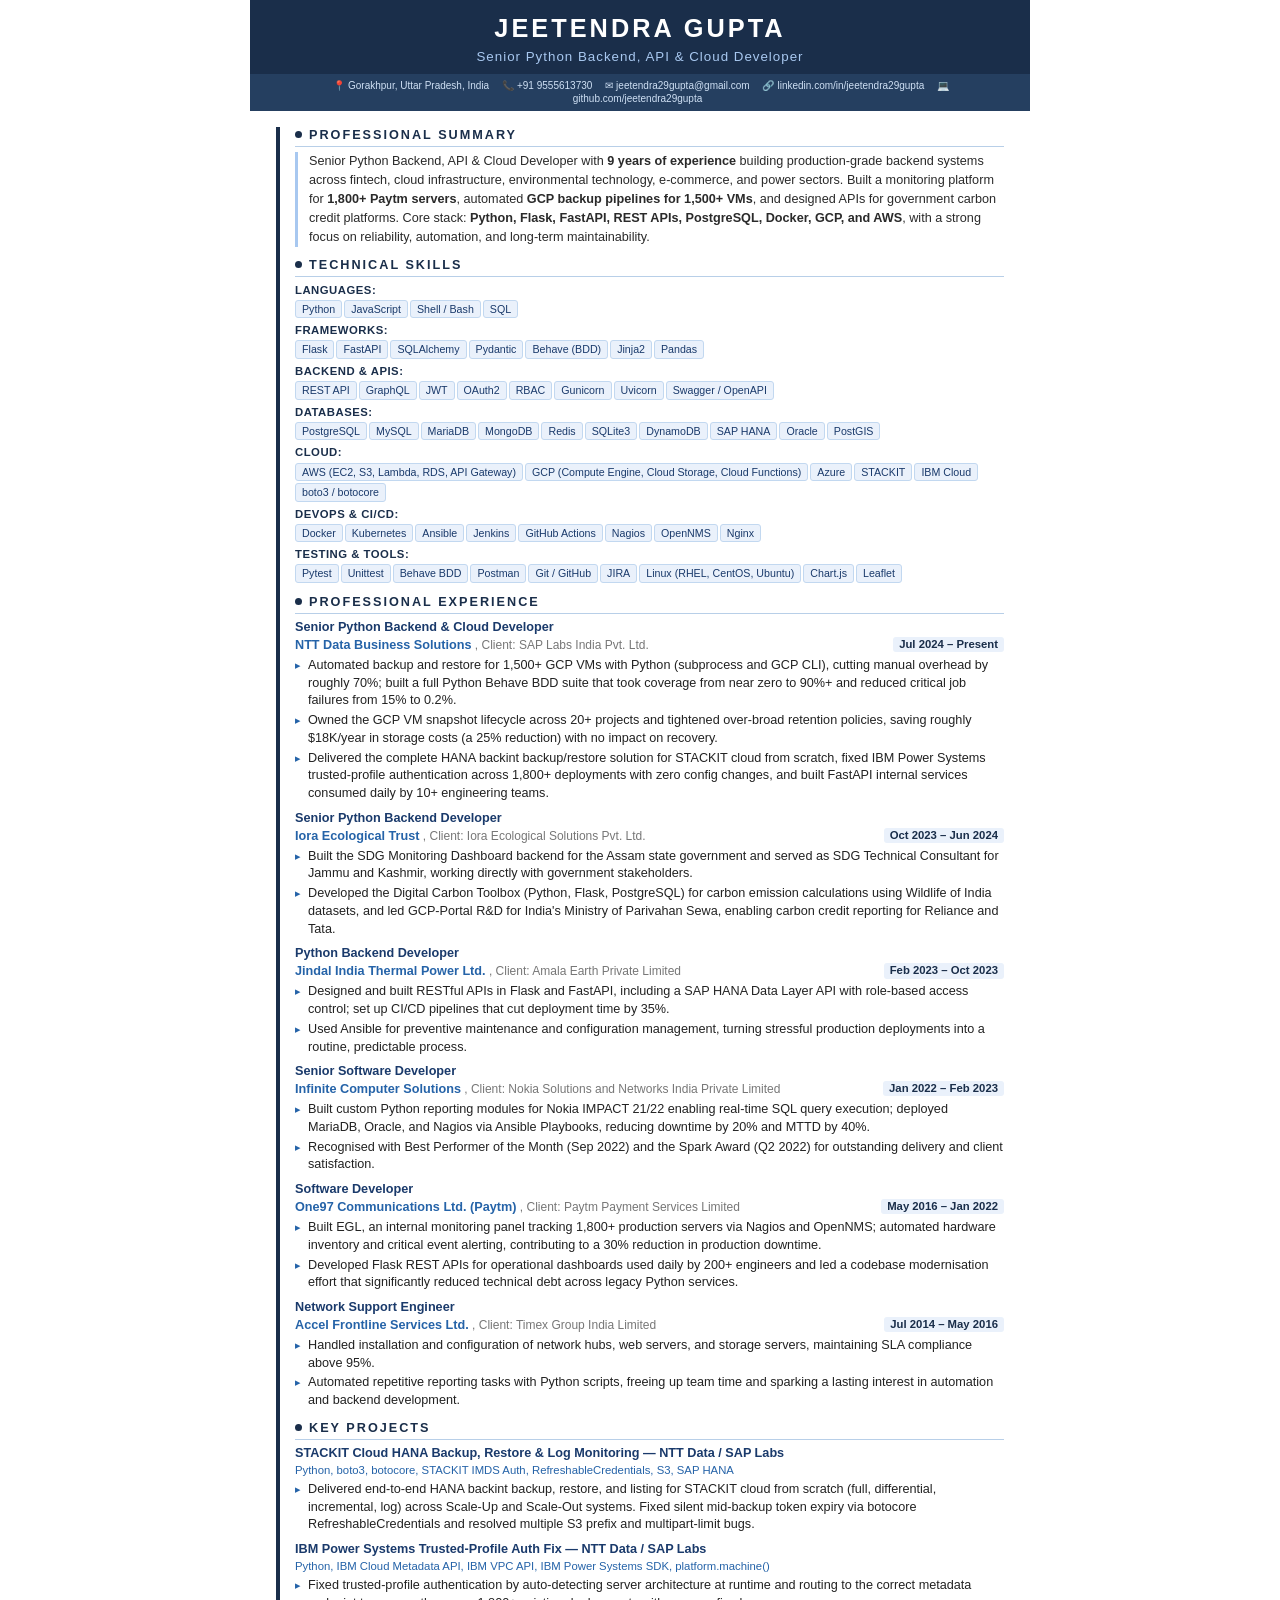
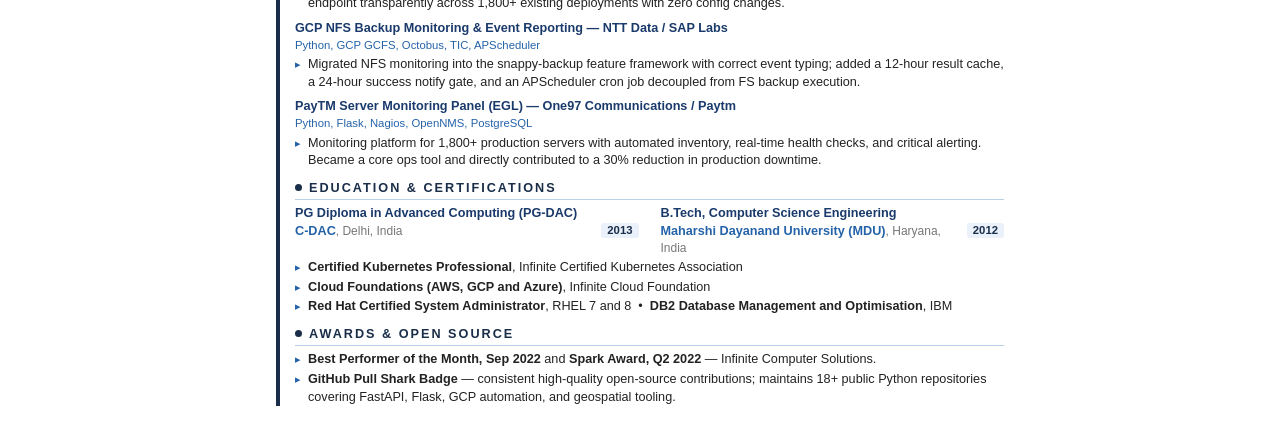
==== jeetendra_gupta_resume.html @ 911c055c "Add files via upload" ====
<!DOCTYPE html>
<html lang="en">
<head>
<meta charset="UTF-8" />
<meta name="viewport" content="width=device-width, initial-scale=1.0" />
<title>Jeetendra Gupta – Senior Python Backend, API &amp; Cloud Developer</title>
<style>
  *, *::before, *::after { box-sizing: border-box; margin: 0; padding: 0; }

  @page { size: A4; margin: 8mm 12mm; }

  body {
    font-family: Calibri, 'Segoe UI', Arial, sans-serif;
    font-size: 9pt;
    color: #1e1e1e;
    background: #fff;
    max-width: 780px;
    margin: 0 auto;
    padding: 0 26px 18px;
    line-height: 1.34;
  }

  a { color: #1a3a6b; text-decoration: none; }

  /* HEADER */
  header {
    background: #1a2e4a;
    color: #fff;
    text-align: center;
    padding: 12px 26px 9px;
    margin: 0 -26px 0;
  }
  h1 {
    font-size: 19pt;
    font-weight: 700;
    letter-spacing: 3px;
    text-transform: uppercase;
    color: #fff;
    margin-bottom: 2px;
  }
  .tagline {
    font-size: 10pt;
    color: #a8c8f0;
    font-weight: 400;
    letter-spacing: 1px;
    margin-bottom: 8px;
  }
  .contact-bar {
    background: #253f60;
    margin: 0 -26px -9px;
    padding: 5px 26px;
    font-size: 7.5pt;
    color: #cfe0f4;
    display: block;
    text-align: center;
  }
  .contact-bar span { margin: 0 5px; }
  .contact-bar a { color: #cfe0f4; }
  .contact-bar .ic { margin-right: 3px; font-style: normal; }

  /* MAIN */
  main {
    border-left: 4px solid #1a2e4a;
    padding-left: 15px;
    margin-top: 16px;
  }

  /* SECTION HEADINGS */
  h2 {
    font-size: 9.5pt;
    font-weight: 700;
    text-transform: uppercase;
    letter-spacing: 2px;
    color: #1a2e4a;
    margin-top: 10px;
    margin-bottom: 5px;
    padding-bottom: 2px;
    border-bottom: 1.5px solid #b8cfe8;
  }
  h2::before {
    content: '';
    display: inline-block;
    width: 7px; height: 7px;
    background: #1a2e4a;
    border-radius: 50%;
    margin-right: 7px;
    vertical-align: middle;
    position: relative;
    top: -1px;
  }

  /* ENTRY */
  .entry { margin-bottom: 7px; }
  .entry:last-child { margin-bottom: 0; }
  h3 {
    font-size: 9.5pt;
    font-weight: 700;
    color: #1a3a6b;
    margin-bottom: 1px;
  }
  .meta {
    font-size: 9pt;
    color: #555;
    margin-bottom: 3px;
    display: block;
  }
  .meta .company { font-weight: 700; color: #2563a8; font-size: 9.5pt; }
  .meta .location { color: #777; }
  .meta .dates {
    float: right;
    color: #1a2e4a;
    font-weight: 600;
    background: #eaf1fb;
    padding: 0 6px;
    border-radius: 3px;
    font-size: 8.5pt;
  }

  /* BULLETS */
  ul { list-style: none; margin: 3px 0 6px 0; padding: 0; }
  ul li {
    font-size: 9.5pt;
    color: #222;
    padding-left: 13px;
    margin-bottom: 2px;
    line-height: 1.4;
    position: relative;
  }
  ul li::before {
    content: '▸';
    color: #2563a8;
    position: absolute;
    left: 0;
    font-size: 8.5pt;
    top: 1px;
  }

  /* SUMMARY */
  .summary-text {
    font-size: 9.5pt;
    color: #2a2a2a;
    line-height: 1.5;
    border-left: 3px solid #a8c8f0;
    padding-left: 11px;
  }

  /* SKILL PILLS */
  .skill-row { margin-bottom: 3px; }
  .skill-row strong {
    display: inline-block;
    color: #1a2e4a;
    font-size: 8.5pt;
    text-transform: uppercase;
    letter-spacing: 0.5px;
    margin-bottom: 1px;
  }
  .skill-tags { display: block; line-height: 1.55; }
  .skill-tags span {
    display: inline-block;
    background: #eaf1fb;
    color: #1a3a6b;
    border: 1px solid #c2d8f0;
    border-radius: 3px;
    padding: 0 6px;
    font-size: 8pt;
    margin: 1px 2px 1px 0;
  }

  .proj-tech { font-size: 8.5pt; color: #2563a8; margin-bottom: 2px; display: block; }

  /* PLAIN LIST */
  .plain-list { list-style: none; margin-left: 0; padding: 0; }
  .plain-list li {
    font-size: 9.5pt;
    margin-bottom: 2px;
    padding-left: 13px;
    position: relative;
    color: #222;
  }
  .plain-list li::before {
    content: '▸';
    color: #2563a8;
    position: absolute;
    left: 0;
    font-size: 8.5pt;
    top: 1px;
  }

  .two-col { column-count: 2; column-gap: 22px; }
  .two-col .entry { break-inside: avoid; }

  .clearfix::after { content: ''; display: table; clear: both; }

  @media print {
    body { margin: 0; padding: 0 26px 18px; max-width: 100%; }
    header, .contact-bar, .meta .dates, .skill-tags span {
      -webkit-print-color-adjust: exact; print-color-adjust: exact;
    }
    .entry { page-break-inside: avoid; break-inside: avoid; }
    h2 { page-break-after: avoid; break-after: avoid; }
    h3 { page-break-after: avoid; break-after: avoid; }
  }
</style>
</head>
<body>

<header>
  <h1>Jeetendra Gupta</h1>
  <p class="tagline">Senior Python Backend, API &amp; Cloud Developer</p>
  <div class="contact-bar">
    <span><i class="ic">📍</i>Gorakhpur, Uttar Pradesh, India</span>
    <span><i class="ic">📞</i>+91 9555613730</span>
    <span><i class="ic">✉</i><a href="mailto:jeetendra29gupta@gmail.com">jeetendra29gupta@gmail.com</a></span>
    <span><i class="ic">🔗</i><a href="https://www.linkedin.com/in/jeetendra29gupta/">linkedin.com/in/jeetendra29gupta</a></span>
    <span><i class="ic">💻</i><a href="https://github.com/jeetendra29gupta">github.com/jeetendra29gupta</a></span>
  </div>
</header>

<main>

<!-- PROFESSIONAL SUMMARY -->
<section>
  <h2>Professional Summary</h2>
  <p class="summary-text">
    Senior Python Backend, API &amp; Cloud Developer with <strong>9 years of experience</strong> building
    production-grade backend systems across fintech, cloud infrastructure, environmental technology, e-commerce,
    and power sectors. Built a monitoring platform for <strong>1,800+ Paytm servers</strong>, automated
    <strong>GCP backup pipelines for 1,500+ VMs</strong>, and designed APIs for government carbon credit platforms.
    Core stack: <strong>Python, Flask, FastAPI, REST APIs, PostgreSQL, Docker, GCP, and AWS</strong>, with a strong
    focus on reliability, automation, and long-term maintainability.
  </p>
</section>

<!-- TECHNICAL SKILLS -->
<section>
  <h2>Technical Skills</h2>
  <div class="skill-row">
    <strong>Languages:</strong>
    <span class="skill-tags"><span>Python</span><span>JavaScript</span><span>Shell / Bash</span><span>SQL</span></span>
  </div>
  <div class="skill-row">
    <strong>Frameworks:</strong>
    <span class="skill-tags"><span>Flask</span><span>FastAPI</span><span>SQLAlchemy</span><span>Pydantic</span><span>Behave (BDD)</span><span>Jinja2</span><span>Pandas</span></span>
  </div>
  <div class="skill-row">
    <strong>Backend &amp; APIs:</strong>
    <span class="skill-tags"><span>REST API</span><span>GraphQL</span><span>JWT</span><span>OAuth2</span><span>RBAC</span><span>Gunicorn</span><span>Uvicorn</span><span>Swagger / OpenAPI</span></span>
  </div>
  <div class="skill-row">
    <strong>Databases:</strong>
    <span class="skill-tags"><span>PostgreSQL</span><span>MySQL</span><span>MariaDB</span><span>MongoDB</span><span>Redis</span><span>SQLite3</span><span>DynamoDB</span><span>SAP HANA</span><span>Oracle</span><span>PostGIS</span></span>
  </div>
  <div class="skill-row">
    <strong>Cloud:</strong>
    <span class="skill-tags"><span>AWS (EC2, S3, Lambda, RDS, API Gateway)</span><span>GCP (Compute Engine, Cloud Storage, Cloud Functions)</span><span>Azure</span><span>STACKIT</span><span>IBM Cloud</span><span>boto3 / botocore</span></span>
  </div>
  <div class="skill-row">
    <strong>DevOps &amp; CI/CD:</strong>
    <span class="skill-tags"><span>Docker</span><span>Kubernetes</span><span>Ansible</span><span>Jenkins</span><span>GitHub Actions</span><span>Nagios</span><span>OpenNMS</span><span>Nginx</span></span>
  </div>
  <div class="skill-row">
    <strong>Testing &amp; Tools:</strong>
    <span class="skill-tags"><span>Pytest</span><span>Unittest</span><span>Behave BDD</span><span>Postman</span><span>Git / GitHub</span><span>JIRA</span><span>Linux (RHEL, CentOS, Ubuntu)</span><span>Chart.js</span><span>Leaflet</span></span>
  </div>
</section>

<!-- PROFESSIONAL EXPERIENCE -->
<section>
  <h2>Professional Experience</h2>

  <div class="entry">
    <h3>Senior Python Backend &amp; Cloud Developer</h3>
    <p class="meta clearfix">
      <span class="dates">Jul 2024 – Present</span>
      <span class="company">NTT Data Business Solutions</span>
      <span class="location">, Client: SAP Labs India Pvt. Ltd.</span>
    </p>
    <ul>
      <li>Automated backup and restore for 1,500+ GCP VMs with Python (subprocess and GCP CLI), cutting manual overhead by roughly 70%; built a full Python Behave BDD suite that took coverage from near zero to 90%+ and reduced critical job failures from 15% to 0.2%.</li>
      <li>Owned the GCP VM snapshot lifecycle across 20+ projects and tightened over-broad retention policies, saving roughly $18K/year in storage costs (a 25% reduction) with no impact on recovery.</li>
      <li>Delivered the complete HANA backint backup/restore solution for STACKIT cloud from scratch, fixed IBM Power Systems trusted-profile authentication across 1,800+ deployments with zero config changes, and built FastAPI internal services consumed daily by 10+ engineering teams.</li>
    </ul>
  </div>

  <div class="entry">
    <h3>Senior Python Backend Developer</h3>
    <p class="meta clearfix">
      <span class="dates">Oct 2023 – Jun 2024</span>
      <span class="company">Iora Ecological Trust</span>
      <span class="location">, Client: Iora Ecological Solutions Pvt. Ltd.</span>
    </p>
    <ul>
      <li>Built the SDG Monitoring Dashboard backend for the Assam state government and served as SDG Technical Consultant for Jammu and Kashmir, working directly with government stakeholders.</li>
      <li>Developed the Digital Carbon Toolbox (Python, Flask, PostgreSQL) for carbon emission calculations using Wildlife of India datasets, and led GCP-Portal R&amp;D for India's Ministry of Parivahan Sewa, enabling carbon credit reporting for Reliance and Tata.</li>
    </ul>
  </div>

  <div class="entry">
    <h3>Python Backend Developer</h3>
    <p class="meta clearfix">
      <span class="dates">Feb 2023 – Oct 2023</span>
      <span class="company">Jindal India Thermal Power Ltd.</span>
      <span class="location">, Client: Amala Earth Private Limited</span>
    </p>
    <ul>
      <li>Designed and built RESTful APIs in Flask and FastAPI, including a SAP HANA Data Layer API with role-based access control; set up CI/CD pipelines that cut deployment time by 35%.</li>
      <li>Used Ansible for preventive maintenance and configuration management, turning stressful production deployments into a routine, predictable process.</li>
    </ul>
  </div>

  <div class="entry">
    <h3>Senior Software Developer</h3>
    <p class="meta clearfix">
      <span class="dates">Jan 2022 – Feb 2023</span>
      <span class="company">Infinite Computer Solutions</span>
      <span class="location">, Client: Nokia Solutions and Networks India Private Limited</span>
    </p>
    <ul>
      <li>Built custom Python reporting modules for Nokia IMPACT 21/22 enabling real-time SQL query execution; deployed MariaDB, Oracle, and Nagios via Ansible Playbooks, reducing downtime by 20% and MTTD by 40%.</li>
      <li>Recognised with Best Performer of the Month (Sep 2022) and the Spark Award (Q2 2022) for outstanding delivery and client satisfaction.</li>
    </ul>
  </div>

  <div class="entry">
    <h3>Software Developer</h3>
    <p class="meta clearfix">
      <span class="dates">May 2016 – Jan 2022</span>
      <span class="company">One97 Communications Ltd. (Paytm)</span>
      <span class="location">, Client: Paytm Payment Services Limited</span>
    </p>
    <ul>
      <li>Built EGL, an internal monitoring panel tracking 1,800+ production servers via Nagios and OpenNMS; automated hardware inventory and critical event alerting, contributing to a 30% reduction in production downtime.</li>
      <li>Developed Flask REST APIs for operational dashboards used daily by 200+ engineers and led a codebase modernisation effort that significantly reduced technical debt across legacy Python services.</li>
    </ul>
  </div>

  <div class="entry">
    <h3>Network Support Engineer</h3>
    <p class="meta clearfix">
      <span class="dates">Jul 2014 – May 2016</span>
      <span class="company">Accel Frontline Services Ltd.</span>
      <span class="location">, Client: Timex Group India Limited</span>
    </p>
    <ul>
      <li>Handled installation and configuration of network hubs, web servers, and storage servers, maintaining SLA compliance above 95%.</li>
      <li>Automated repetitive reporting tasks with Python scripts, freeing up team time and sparking a lasting interest in automation and backend development.</li>
    </ul>
  </div>
</section>

<!-- KEY PROJECTS -->
<section>
  <h2>Key Projects</h2>

  <div class="entry">
    <h3>STACKIT Cloud HANA Backup, Restore &amp; Log Monitoring — NTT Data / SAP Labs</h3>
    <span class="proj-tech">Python, boto3, botocore, STACKIT IMDS Auth, RefreshableCredentials, S3, SAP HANA</span>
    <ul>
      <li>Delivered end-to-end HANA backint backup, restore, and listing for STACKIT cloud from scratch (full, differential, incremental, log) across Scale-Up and Scale-Out systems. Fixed silent mid-backup token expiry via botocore RefreshableCredentials and resolved multiple S3 prefix and multipart-limit bugs.</li>
    </ul>
  </div>

  <div class="entry">
    <h3>IBM Power Systems Trusted-Profile Auth Fix — NTT Data / SAP Labs</h3>
    <span class="proj-tech">Python, IBM Cloud Metadata API, IBM VPC API, IBM Power Systems SDK, platform.machine()</span>
    <ul>
      <li>Fixed trusted-profile authentication by auto-detecting server architecture at runtime and routing to the correct metadata endpoint transparently across 1,800+ existing deployments with zero config changes.</li>
    </ul>
  </div>

  <div class="entry">
    <h3>GCP NFS Backup Monitoring &amp; Event Reporting — NTT Data / SAP Labs</h3>
    <span class="proj-tech">Python, GCP GCFS, Octobus, TIC, APScheduler</span>
    <ul>
      <li>Migrated NFS monitoring into the snappy-backup feature framework with correct event typing; added a 12-hour result cache, a 24-hour success notify gate, and an APScheduler cron job decoupled from FS backup execution.</li>
    </ul>
  </div>

  <div class="entry">
    <h3>PayTM Server Monitoring Panel (EGL) — One97 Communications / Paytm</h3>
    <span class="proj-tech">Python, Flask, Nagios, OpenNMS, PostgreSQL</span>
    <ul>
      <li>Monitoring platform for 1,800+ production servers with automated inventory, real-time health checks, and critical alerting. Became a core ops tool and directly contributed to a 30% reduction in production downtime.</li>
    </ul>
  </div>
</section>

<!-- EDUCATION & CERTIFICATIONS -->
<section>
  <h2>Education &amp; Certifications</h2>
  <div class="two-col">
    <div class="entry">
      <h3>PG Diploma in Advanced Computing (PG-DAC)</h3>
      <p class="meta clearfix"><span class="dates">2013</span><span class="company">C-DAC</span><span class="location">, Delhi, India</span></p>
    </div>
    <div class="entry">
      <h3>B.Tech, Computer Science Engineering</h3>
      <p class="meta clearfix"><span class="dates">2012</span><span class="company">Maharshi Dayanand University (MDU)</span><span class="location">, Haryana, India</span></p>
    </div>
  </div>
  <ul class="plain-list">
    <li><strong>Certified Kubernetes Professional</strong>, Infinite Certified Kubernetes Association</li>
    <li><strong>Cloud Foundations (AWS, GCP and Azure)</strong>, Infinite Cloud Foundation</li>
    <li><strong>Red Hat Certified System Administrator</strong>, RHEL 7 and 8 &nbsp;•&nbsp; <strong>DB2 Database Management and Optimisation</strong>, IBM</li>
  </ul>
</section>

<!-- AWARDS & OPEN SOURCE -->
<section>
  <h2>Awards &amp; Open Source</h2>
  <ul class="plain-list">
    <li><strong>Best Performer of the Month, Sep 2022</strong> and <strong>Spark Award, Q2 2022</strong> — Infinite Computer Solutions.</li>
    <li><strong>GitHub Pull Shark Badge</strong> — consistent high-quality open-source contributions; maintains 18+ public Python repositories covering FastAPI, Flask, GCP automation, and geospatial tooling.</li>
  </ul>
</section>

</main>
</body>
</html>
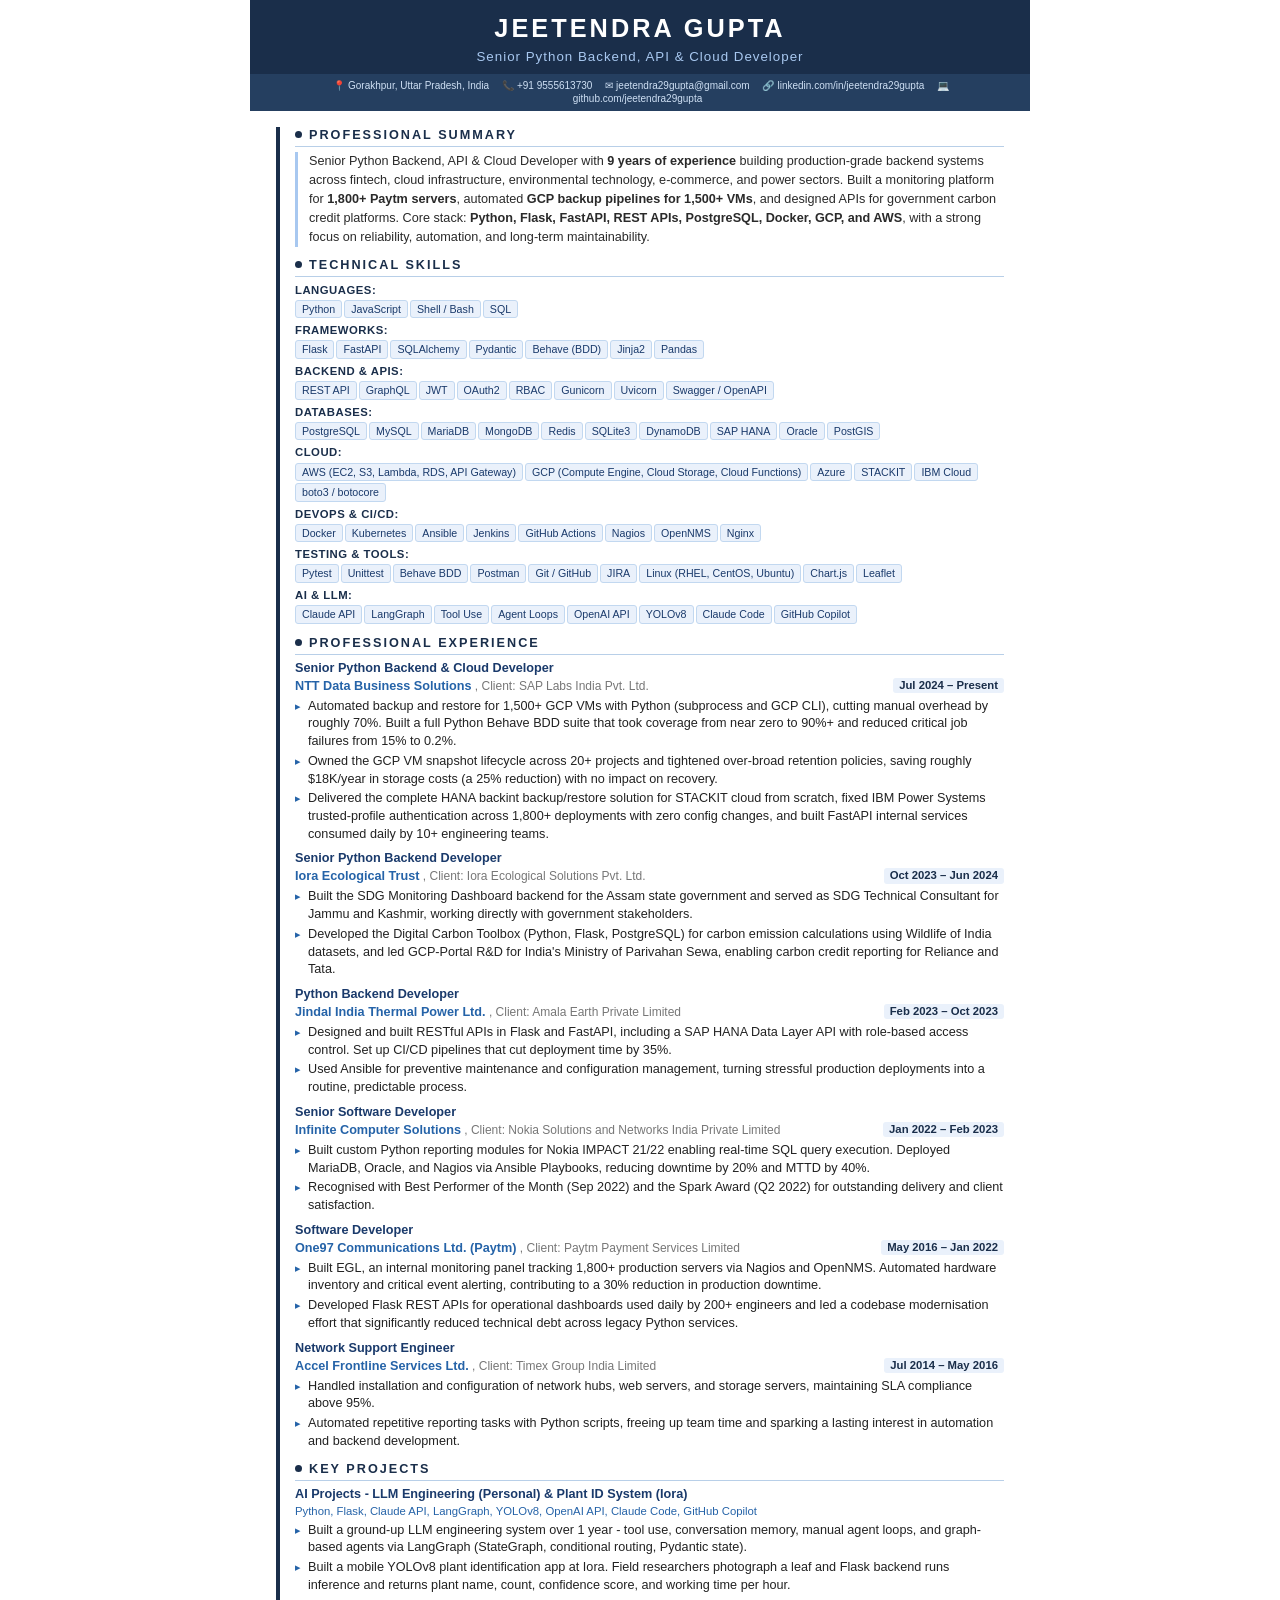
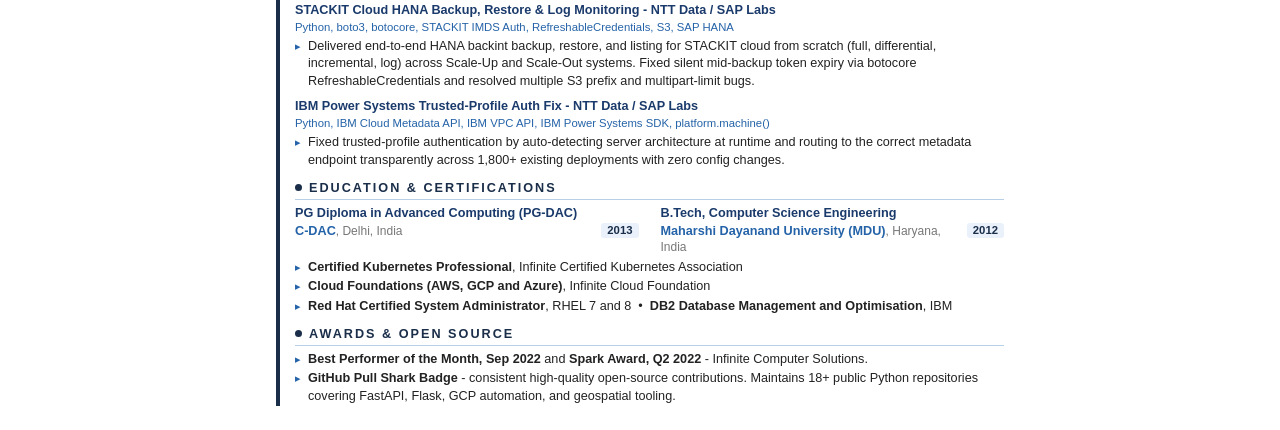
==== commit a433289a: "Add files via upload" ====
--- a/jeetendra_gupta_resume.html
+++ b/jeetendra_gupta_resume.html
@@ -7,7 +7,7 @@
 <style>
   *, *::before, *::after { box-sizing: border-box; margin: 0; padding: 0; }
 
-  @page { size: A4; margin: 8mm 12mm; }
+  @page { size: A4; margin: 7mm 11mm; }
 
   body {
     font-family: Calibri, 'Segoe UI', Arial, sans-serif;
@@ -262,6 +262,10 @@
     <strong>Testing &amp; Tools:</strong>
     <span class="skill-tags"><span>Pytest</span><span>Unittest</span><span>Behave BDD</span><span>Postman</span><span>Git / GitHub</span><span>JIRA</span><span>Linux (RHEL, CentOS, Ubuntu)</span><span>Chart.js</span><span>Leaflet</span></span>
   </div>
+  <div class="skill-row">
+    <strong>AI &amp; LLM:</strong>
+    <span class="skill-tags"><span>Claude API</span><span>LangGraph</span><span>Tool Use</span><span>Agent Loops</span><span>OpenAI API</span><span>YOLOv8</span><span>Claude Code</span><span>GitHub Copilot</span></span>
+  </div>
 </section>
 
 <!-- PROFESSIONAL EXPERIENCE -->
@@ -276,7 +280,7 @@
       <span class="location">, Client: SAP Labs India Pvt. Ltd.</span>
     </p>
     <ul>
-      <li>Automated backup and restore for 1,500+ GCP VMs with Python (subprocess and GCP CLI), cutting manual overhead by roughly 70%; built a full Python Behave BDD suite that took coverage from near zero to 90%+ and reduced critical job failures from 15% to 0.2%.</li>
+      <li>Automated backup and restore for 1,500+ GCP VMs with Python (subprocess and GCP CLI), cutting manual overhead by roughly 70%. Built a full Python Behave BDD suite that took coverage from near zero to 90%+ and reduced critical job failures from 15% to 0.2%.</li>
       <li>Owned the GCP VM snapshot lifecycle across 20+ projects and tightened over-broad retention policies, saving roughly $18K/year in storage costs (a 25% reduction) with no impact on recovery.</li>
       <li>Delivered the complete HANA backint backup/restore solution for STACKIT cloud from scratch, fixed IBM Power Systems trusted-profile authentication across 1,800+ deployments with zero config changes, and built FastAPI internal services consumed daily by 10+ engineering teams.</li>
     </ul>
@@ -303,7 +307,7 @@
       <span class="location">, Client: Amala Earth Private Limited</span>
     </p>
     <ul>
-      <li>Designed and built RESTful APIs in Flask and FastAPI, including a SAP HANA Data Layer API with role-based access control; set up CI/CD pipelines that cut deployment time by 35%.</li>
+      <li>Designed and built RESTful APIs in Flask and FastAPI, including a SAP HANA Data Layer API with role-based access control. Set up CI/CD pipelines that cut deployment time by 35%.</li>
       <li>Used Ansible for preventive maintenance and configuration management, turning stressful production deployments into a routine, predictable process.</li>
     </ul>
   </div>
@@ -316,7 +320,7 @@
       <span class="location">, Client: Nokia Solutions and Networks India Private Limited</span>
     </p>
     <ul>
-      <li>Built custom Python reporting modules for Nokia IMPACT 21/22 enabling real-time SQL query execution; deployed MariaDB, Oracle, and Nagios via Ansible Playbooks, reducing downtime by 20% and MTTD by 40%.</li>
+      <li>Built custom Python reporting modules for Nokia IMPACT 21/22 enabling real-time SQL query execution. Deployed MariaDB, Oracle, and Nagios via Ansible Playbooks, reducing downtime by 20% and MTTD by 40%.</li>
       <li>Recognised with Best Performer of the Month (Sep 2022) and the Spark Award (Q2 2022) for outstanding delivery and client satisfaction.</li>
     </ul>
   </div>
@@ -329,7 +333,7 @@
       <span class="location">, Client: Paytm Payment Services Limited</span>
     </p>
     <ul>
-      <li>Built EGL, an internal monitoring panel tracking 1,800+ production servers via Nagios and OpenNMS; automated hardware inventory and critical event alerting, contributing to a 30% reduction in production downtime.</li>
+      <li>Built EGL, an internal monitoring panel tracking 1,800+ production servers via Nagios and OpenNMS. Automated hardware inventory and critical event alerting, contributing to a 30% reduction in production downtime.</li>
       <li>Developed Flask REST APIs for operational dashboards used daily by 200+ engineers and led a codebase modernisation effort that significantly reduced technical debt across legacy Python services.</li>
     </ul>
   </div>
@@ -353,7 +357,15 @@
   <h2>Key Projects</h2>
 
   <div class="entry">
-    <h3>STACKIT Cloud HANA Backup, Restore &amp; Log Monitoring — NTT Data / SAP Labs</h3>
+    <h3>AI Projects - LLM Engineering (Personal) &amp; Plant ID System (Iora)</h3>
+    <span class="proj-tech">Python, Flask, Claude API, LangGraph, YOLOv8, OpenAI API, Claude Code, GitHub Copilot</span>
+    <ul>
+      <li>Built a ground-up LLM engineering system over 1 year - tool use, conversation memory, manual agent loops, and graph-based agents via LangGraph (StateGraph, conditional routing, Pydantic state).</li>
+      <li>Built a mobile YOLOv8 plant identification app at Iora. Field researchers photograph a leaf and Flask backend runs inference and returns plant name, count, confidence score, and working time per hour.</li>
+    </ul>
+  </div>
+  <div class="entry">
+    <h3>STACKIT Cloud HANA Backup, Restore &amp; Log Monitoring - NTT Data / SAP Labs</h3>
     <span class="proj-tech">Python, boto3, botocore, STACKIT IMDS Auth, RefreshableCredentials, S3, SAP HANA</span>
     <ul>
       <li>Delivered end-to-end HANA backint backup, restore, and listing for STACKIT cloud from scratch (full, differential, incremental, log) across Scale-Up and Scale-Out systems. Fixed silent mid-backup token expiry via botocore RefreshableCredentials and resolved multiple S3 prefix and multipart-limit bugs.</li>
@@ -361,26 +373,10 @@
   </div>
 
   <div class="entry">
-    <h3>IBM Power Systems Trusted-Profile Auth Fix — NTT Data / SAP Labs</h3>
+    <h3>IBM Power Systems Trusted-Profile Auth Fix - NTT Data / SAP Labs</h3>
     <span class="proj-tech">Python, IBM Cloud Metadata API, IBM VPC API, IBM Power Systems SDK, platform.machine()</span>
     <ul>
       <li>Fixed trusted-profile authentication by auto-detecting server architecture at runtime and routing to the correct metadata endpoint transparently across 1,800+ existing deployments with zero config changes.</li>
-    </ul>
-  </div>
-
-  <div class="entry">
-    <h3>GCP NFS Backup Monitoring &amp; Event Reporting — NTT Data / SAP Labs</h3>
-    <span class="proj-tech">Python, GCP GCFS, Octobus, TIC, APScheduler</span>
-    <ul>
-      <li>Migrated NFS monitoring into the snappy-backup feature framework with correct event typing; added a 12-hour result cache, a 24-hour success notify gate, and an APScheduler cron job decoupled from FS backup execution.</li>
-    </ul>
-  </div>
-
-  <div class="entry">
-    <h3>PayTM Server Monitoring Panel (EGL) — One97 Communications / Paytm</h3>
-    <span class="proj-tech">Python, Flask, Nagios, OpenNMS, PostgreSQL</span>
-    <ul>
-      <li>Monitoring platform for 1,800+ production servers with automated inventory, real-time health checks, and critical alerting. Became a core ops tool and directly contributed to a 30% reduction in production downtime.</li>
     </ul>
   </div>
 </section>
@@ -409,8 +405,8 @@
 <section>
   <h2>Awards &amp; Open Source</h2>
   <ul class="plain-list">
-    <li><strong>Best Performer of the Month, Sep 2022</strong> and <strong>Spark Award, Q2 2022</strong> — Infinite Computer Solutions.</li>
-    <li><strong>GitHub Pull Shark Badge</strong> — consistent high-quality open-source contributions; maintains 18+ public Python repositories covering FastAPI, Flask, GCP automation, and geospatial tooling.</li>
+    <li><strong>Best Performer of the Month, Sep 2022</strong> and <strong>Spark Award, Q2 2022</strong> - Infinite Computer Solutions.</li>
+    <li><strong>GitHub Pull Shark Badge</strong> - consistent high-quality open-source contributions. Maintains 18+ public Python repositories covering FastAPI, Flask, GCP automation, and geospatial tooling.</li>
   </ul>
 </section>
 
